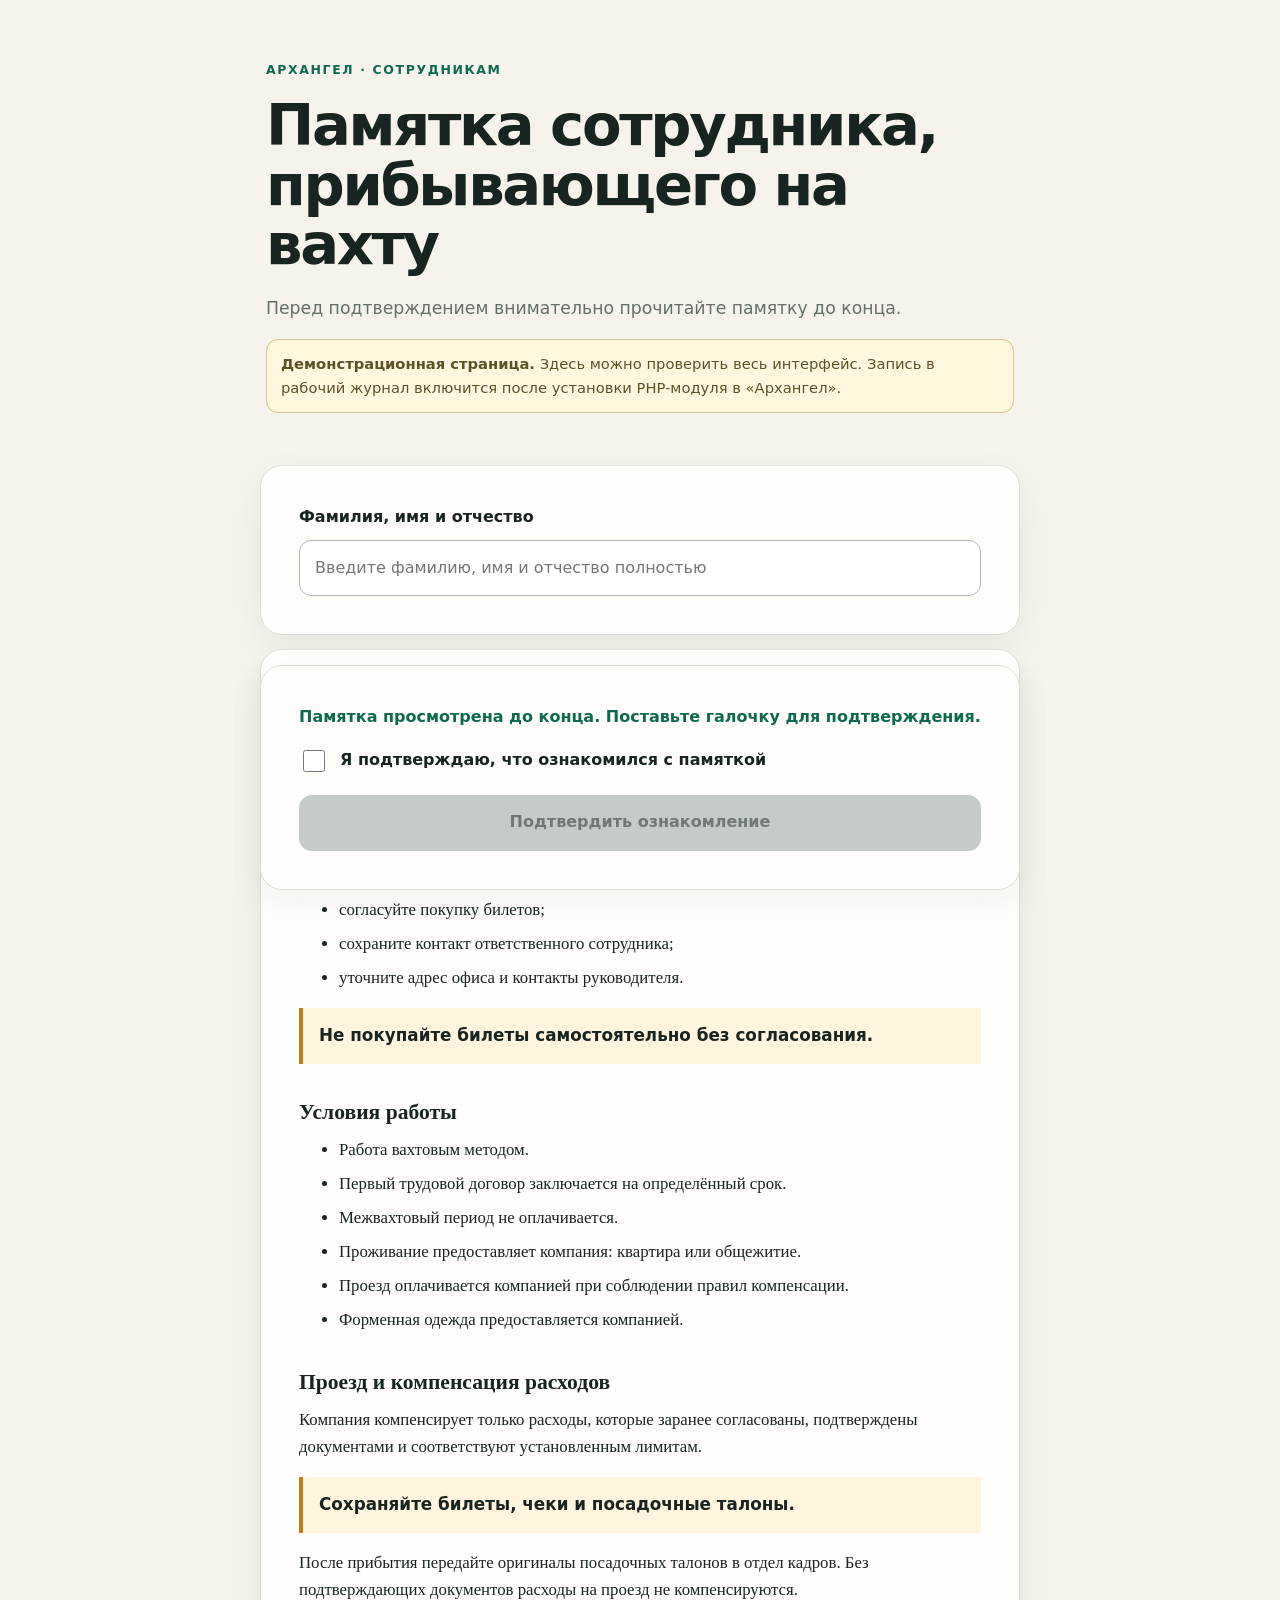
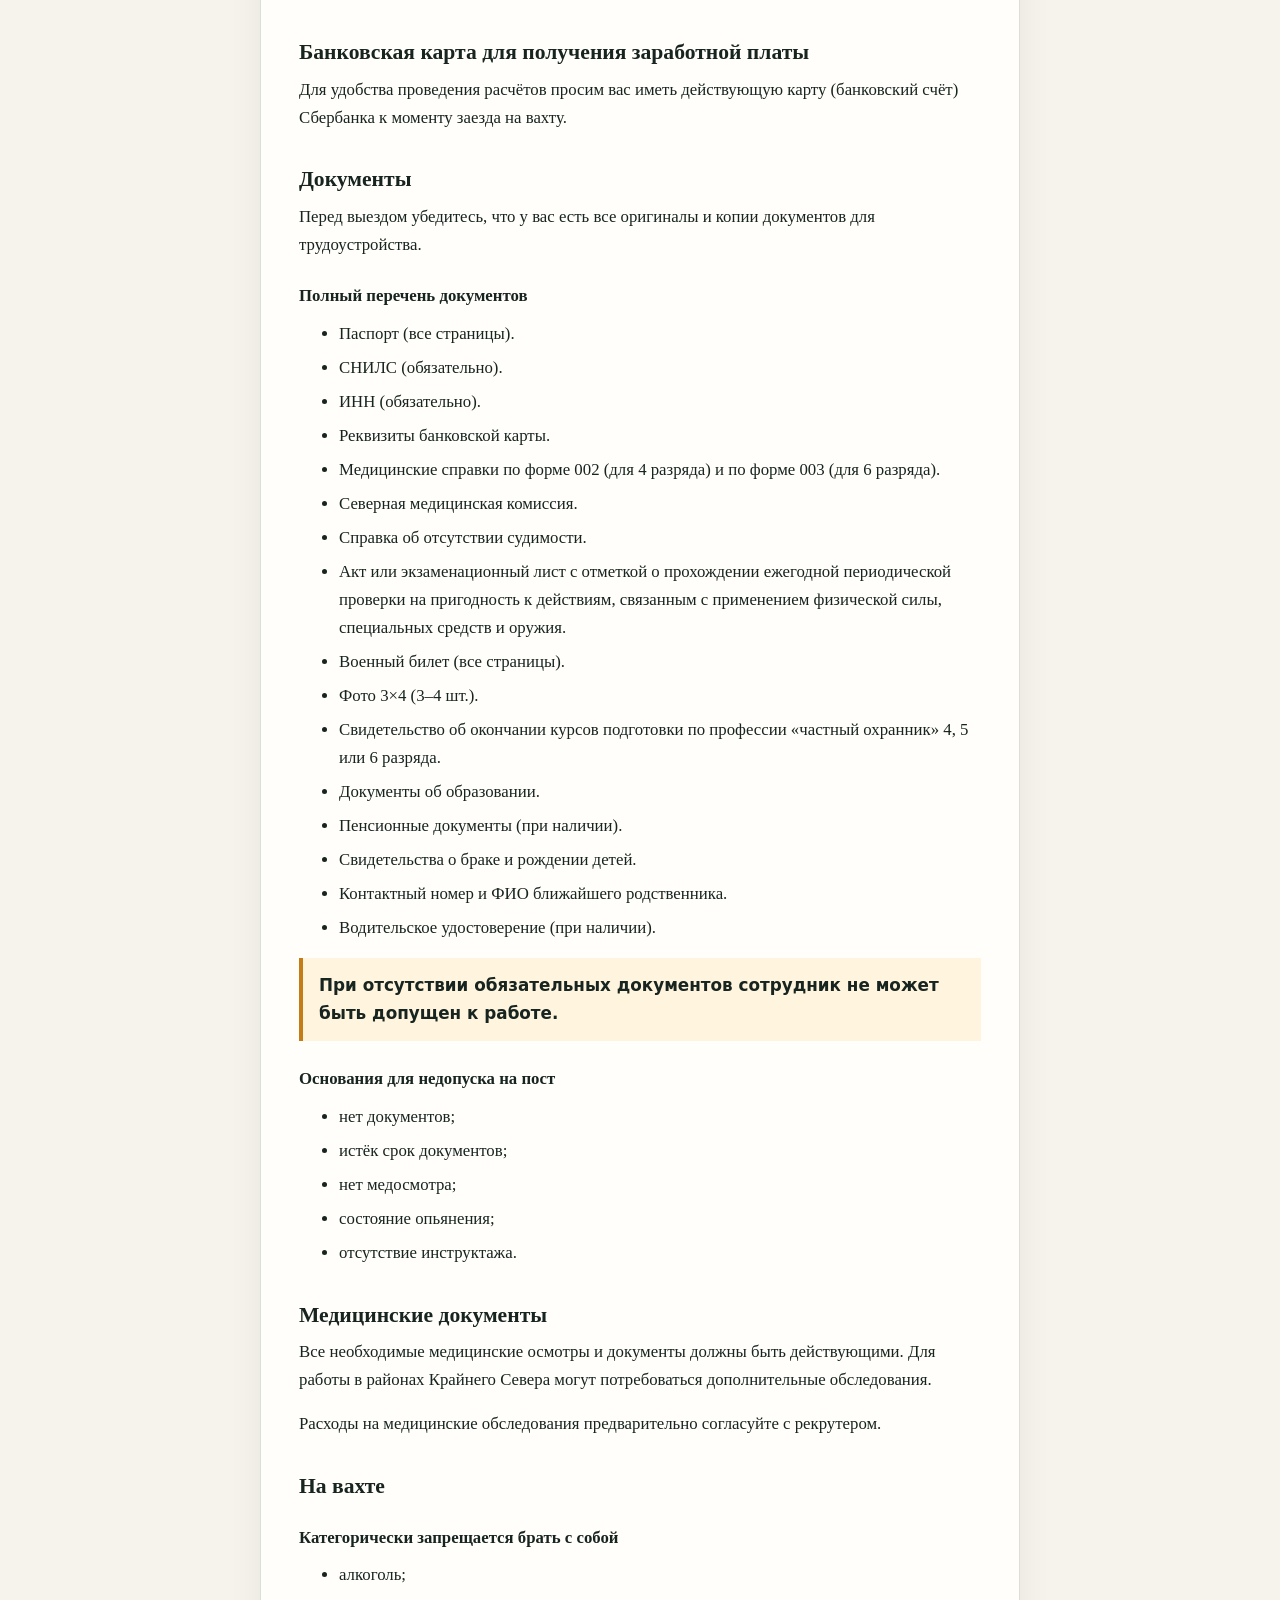
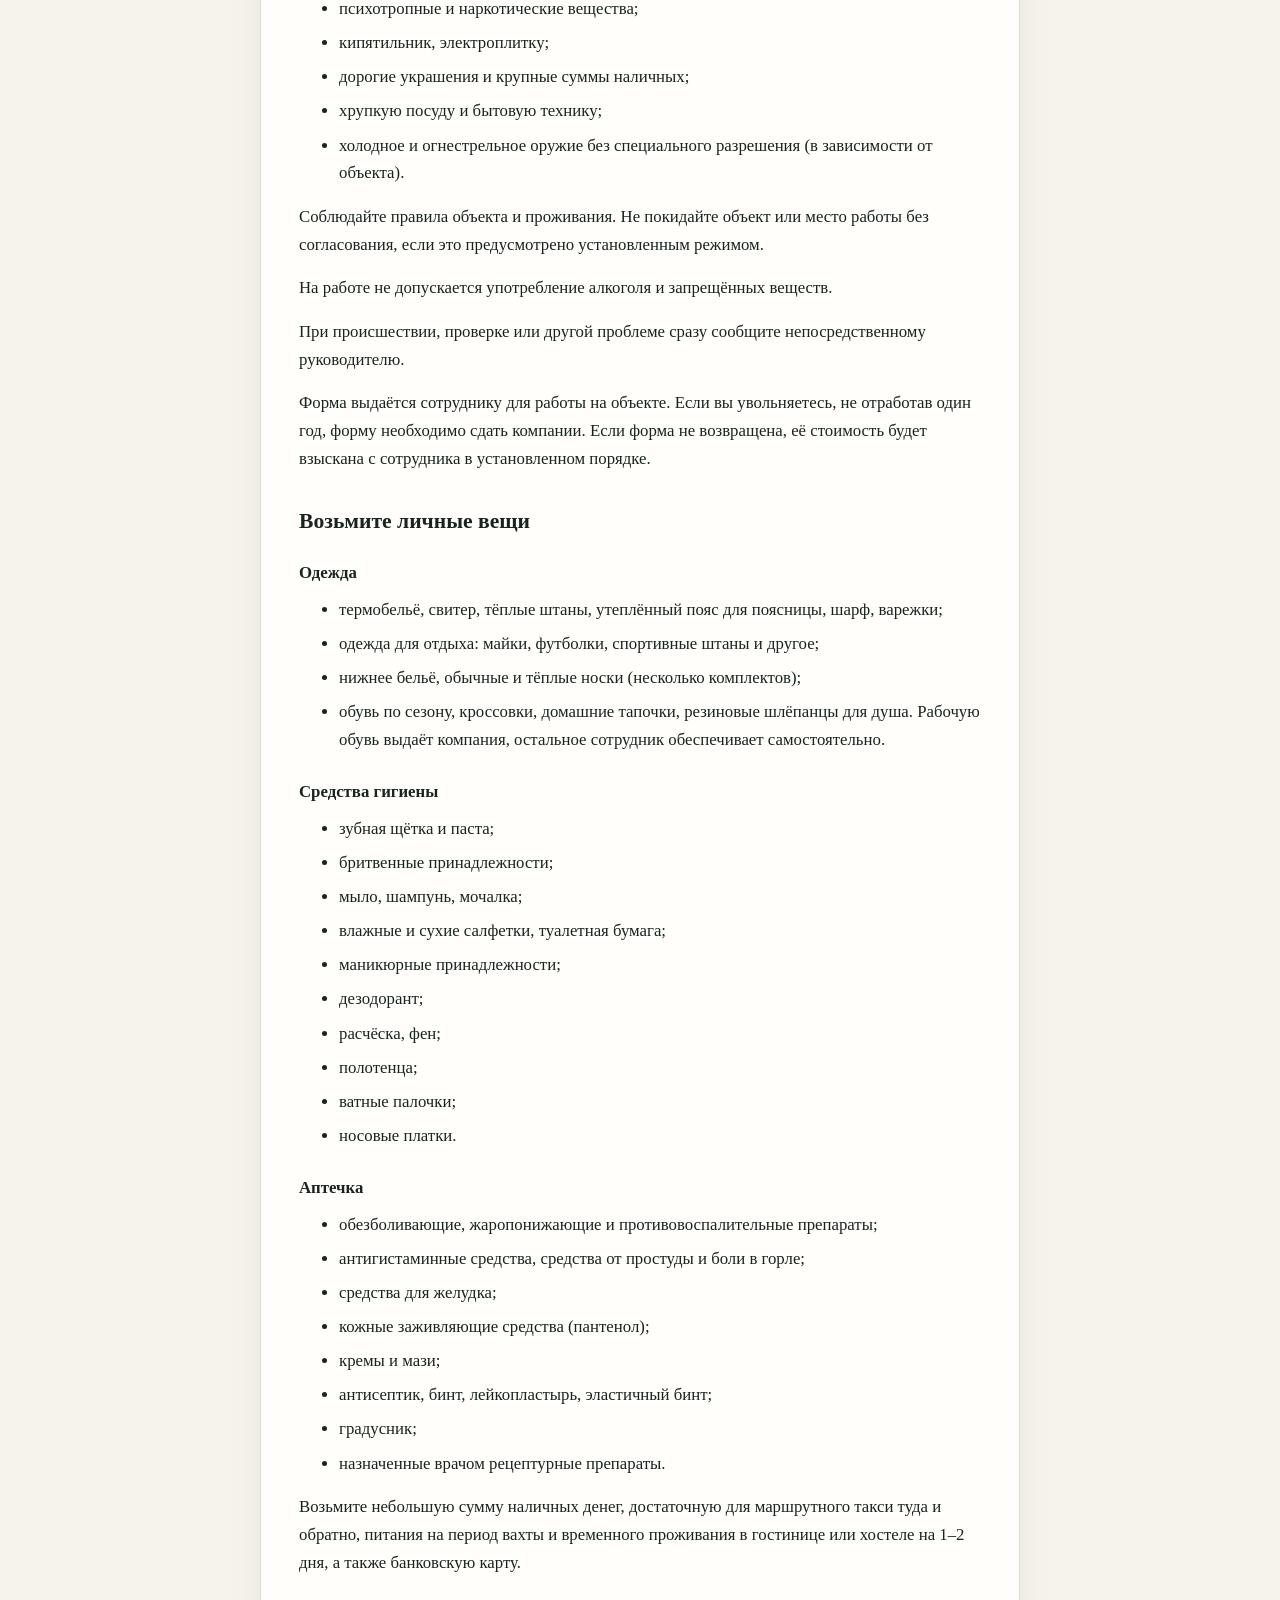
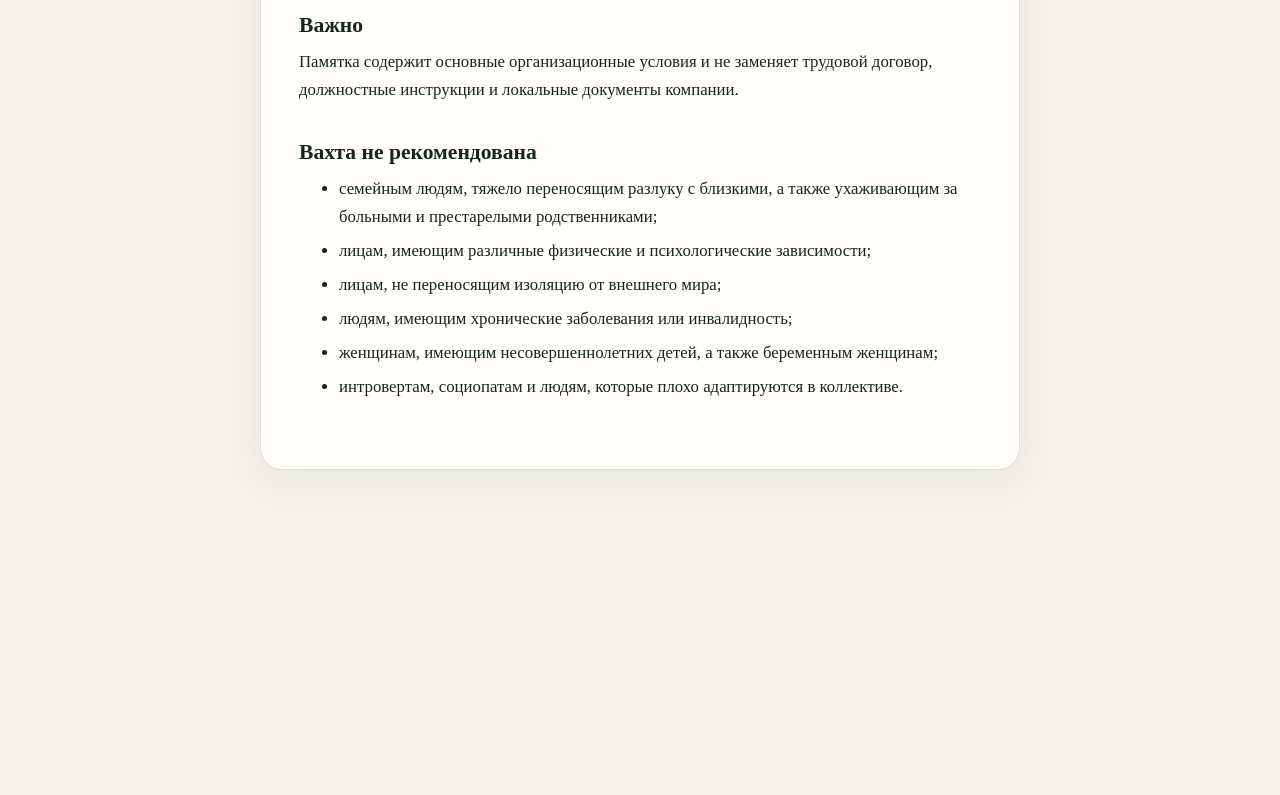
==== index.html @ 1925493f "feat: add GitHub Pages preview for guard guide" ====
<!doctype html>
<html lang="ru">
<head>
  <meta charset="utf-8">
  <meta name="viewport" content="width=device-width, initial-scale=1">
  <title>Памятка охранника — демонстрация</title>
  <link rel="stylesheet" href="public/style.css">
  <script src="preview.js" defer></script>
</head>
<body>
<main class="page">
  <header class="hero">
    <p class="eyebrow">Архангел · сотрудникам</p>
    <h1>Памятка сотрудника, прибывающего на вахту</h1>
    <p class="lead">Перед подтверждением внимательно прочитайте памятку до конца.</p>
    <p class="preview-note"><strong>Демонстрационная страница.</strong> Здесь можно проверить весь интерфейс. Запись в рабочий журнал включится после установки PHP-модуля в «Архангел».</p>
  </header>

  <form id="ack-form" novalidate>
    <section class="card identity">
      <label for="fio">Фамилия, имя и отчество</label>
      <input id="fio" name="fio" type="text" maxlength="180" autocomplete="name" placeholder="Введите фамилию, имя и отчество полностью" required>
      <p class="error" id="form-error" role="alert" hidden></p>
    </section>

    <article class="card memo" id="memo" aria-label="Текст памятки">
      <p>Загружаем памятку…</p>
    </article>

    <section class="card confirmation" id="confirmation" aria-live="polite">
      <p class="lock-message" id="lock-message">Прокрутите памятку до конца, чтобы открыть подтверждение.</p>
      <label class="check-row">
        <input id="acknowledged" name="acknowledged" type="checkbox" value="1" disabled required>
        <span>Я подтверждаю, что ознакомился с памяткой</span>
      </label>
      <button id="submit-button" type="submit" disabled>Подтвердить ознакомление</button>
    </section>
  </form>

  <section class="card success" id="success" hidden aria-labelledby="success-title">
    <div class="success-mark" aria-hidden="true">✓</div>
    <p class="eyebrow">Демонстрация завершена</p>
    <h1 id="success-title">Ознакомление подтверждено</h1>
    <p>Спасибо, <strong id="success-fio"></strong>.</p>
    <dl>
      <div><dt>Дата и время</dt><dd id="success-time"></dd></div>
      <div><dt>Версия памятки</dt><dd>2026-08-20-01</dd></div>
    </dl>
    <p class="preview-note">Это демонстрация интерфейса: персональные данные никуда не отправлялись и в журнал не записывались.</p>
    <a class="secondary-link" href="./">Вернуться к памятке</a>
  </section>
</main>
</body>
</html>
---- public/style.css ----
:root { color-scheme: light; --ink:#17241f; --muted:#637069; --paper:#f5f3ec; --card:#fffefa; --accent:#0c6a4f; --accent-dark:#084d3a; --line:#dcded7; --danger:#a53131; }
* { box-sizing:border-box; }
body { margin:0; background:var(--paper); color:var(--ink); font-family:Inter,system-ui,-apple-system,"Segoe UI",sans-serif; line-height:1.65; }
.page { width:min(100% - 28px, 760px); margin:0 auto; padding:42px 0 72px; }
.hero { padding:8px 6px 22px; }
h1 { margin:.15em 0 .35em; font-size:clamp(2rem,7vw,3.6rem); line-height:1.03; letter-spacing:-.04em; }
h2 { margin:2.2rem 0 .6rem; font-size:1.35rem; line-height:1.25; }
h3 { margin:1.5rem 0 .4rem; font-size:1.05rem; }
p, ul, ol { margin:.6rem 0 1rem; }
li + li { margin-top:.4rem; }
.eyebrow { color:var(--accent); font-size:.78rem; font-weight:800; letter-spacing:.13em; text-transform:uppercase; }
.lead { color:var(--muted); font-size:1.08rem; }
.preview-note { padding:12px 14px; border:1px solid #d7c58d; border-radius:12px; background:#fff8df; color:#5f5126; font-size:.92rem; }
.card { margin:14px 0; padding:clamp(20px,5vw,38px); background:var(--card); border:1px solid var(--line); border-radius:22px; box-shadow:0 12px 36px rgba(23,36,31,.06); }
.identity label { display:block; margin-bottom:9px; font-weight:750; }
input[type="text"] { width:100%; min-height:54px; padding:14px 15px; border:1.5px solid #aeb7b1; border-radius:12px; background:white; color:var(--ink); font:inherit; font-size:1rem; }
input[type="text"]:focus { outline:3px solid rgba(12,106,79,.18); border-color:var(--accent); }
.error { color:var(--danger); font-weight:700; }
.memo { font-family:Georgia,"Times New Roman",serif; font-size:1.05rem; }
.memo .warning { padding:14px 16px; border-left:4px solid #c57b16; background:#fff5df; font-family:Inter,system-ui,sans-serif; font-weight:700; }
.memo-end { height:2px; margin-top:28px; }
.confirmation { position:sticky; bottom:10px; z-index:2; }
.lock-message { margin-top:0; color:var(--muted); }
.lock-message.unlocked { color:var(--accent); font-weight:700; }
.check-row { display:flex; gap:12px; align-items:flex-start; font-weight:700; }
.check-row input { width:22px; height:22px; flex:0 0 auto; accent-color:var(--accent); }
button { width:100%; min-height:56px; margin-top:20px; border:0; border-radius:13px; background:var(--accent); color:white; font:inherit; font-weight:800; cursor:pointer; }
button:hover:not(:disabled) { background:var(--accent-dark); }
button:disabled { background:#c5cbc7; color:#707872; cursor:not-allowed; }
.success { margin-top:10vh; text-align:center; }
.success-mark { display:grid; place-items:center; width:64px; height:64px; margin:0 auto 18px; border-radius:50%; background:#d9f1e8; color:var(--accent); font-size:2rem; font-weight:900; }
.success h1 { font-size:clamp(2rem,7vw,3rem); }
dl { margin:28px 0; text-align:left; }
dl div { display:flex; justify-content:space-between; gap:18px; padding:12px 0; border-bottom:1px solid var(--line); }
dt { color:var(--muted); } dd { margin:0; font-weight:700; text-align:right; }
.secondary-link { color:var(--accent); font-weight:800; }
@media (max-width:520px) { .page{padding-top:22px}.card{border-radius:16px}.confirmation{position:static}.memo{font-size:1rem} }
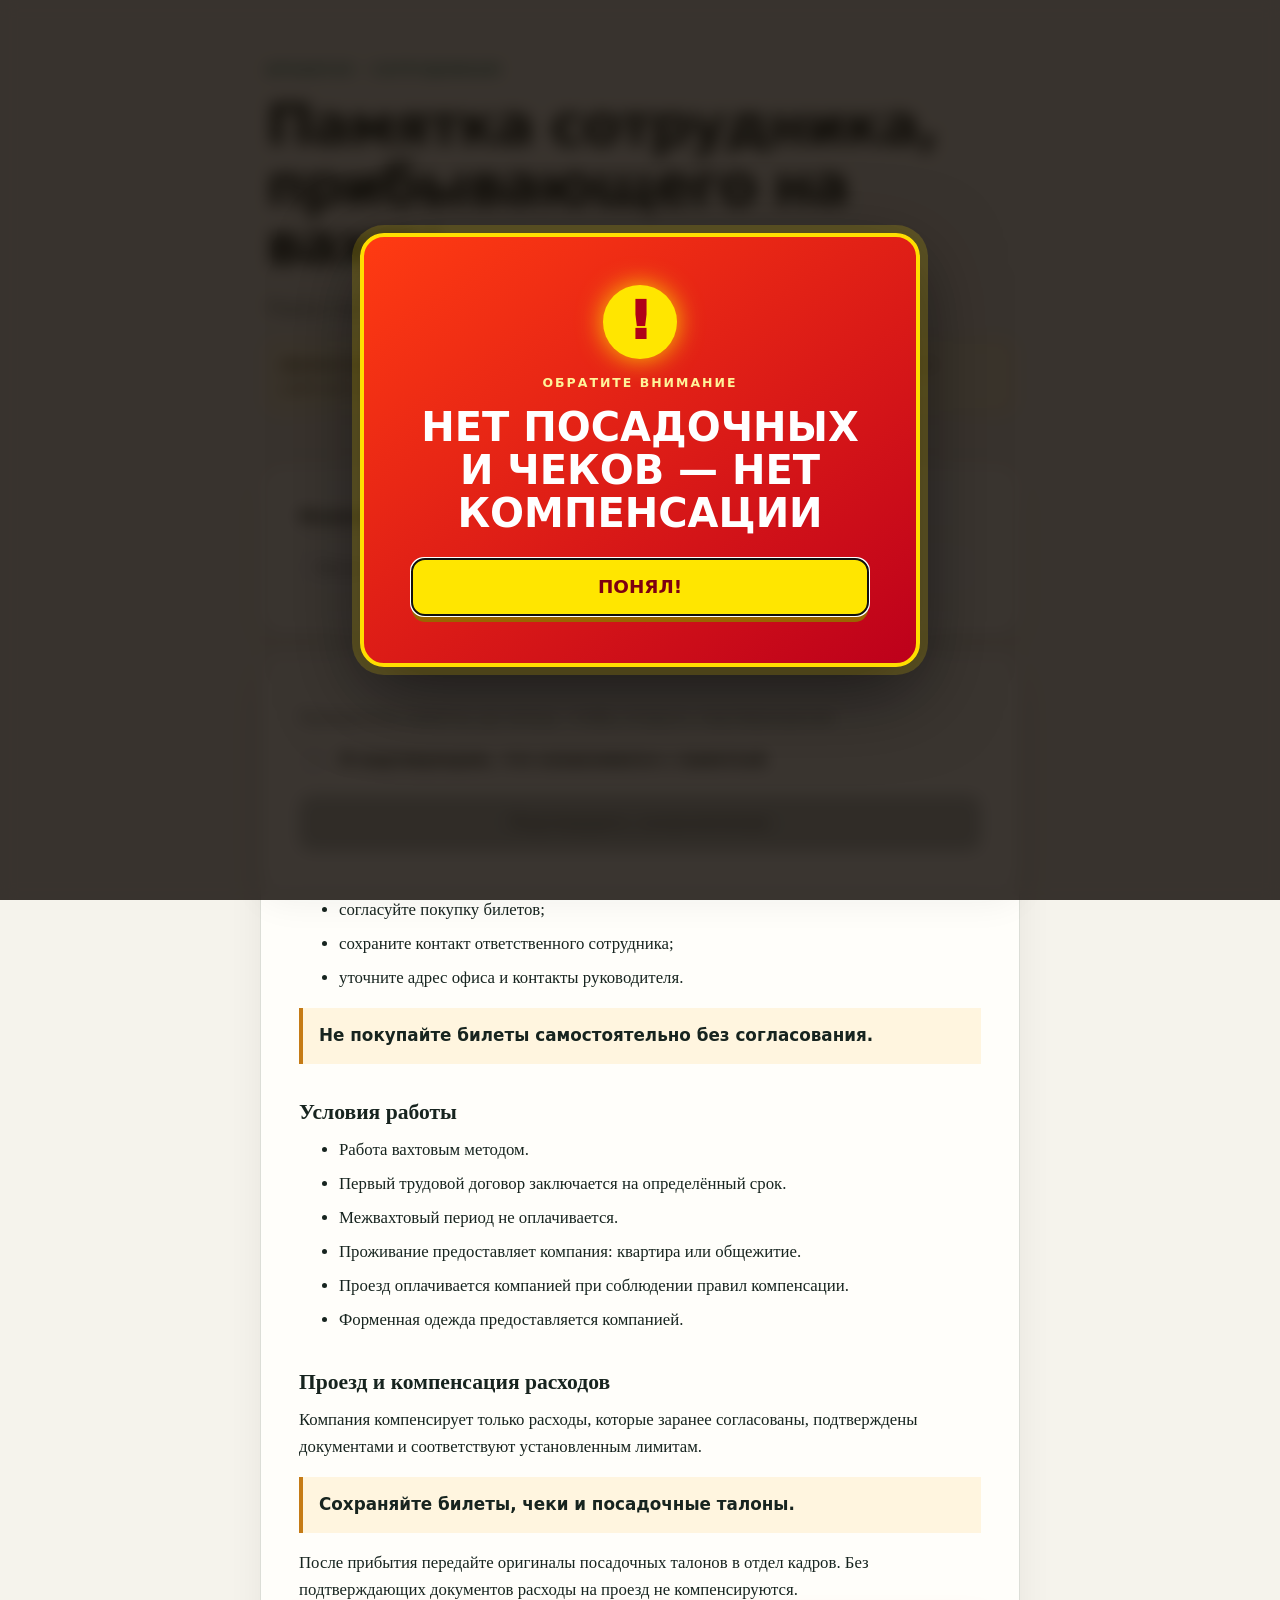
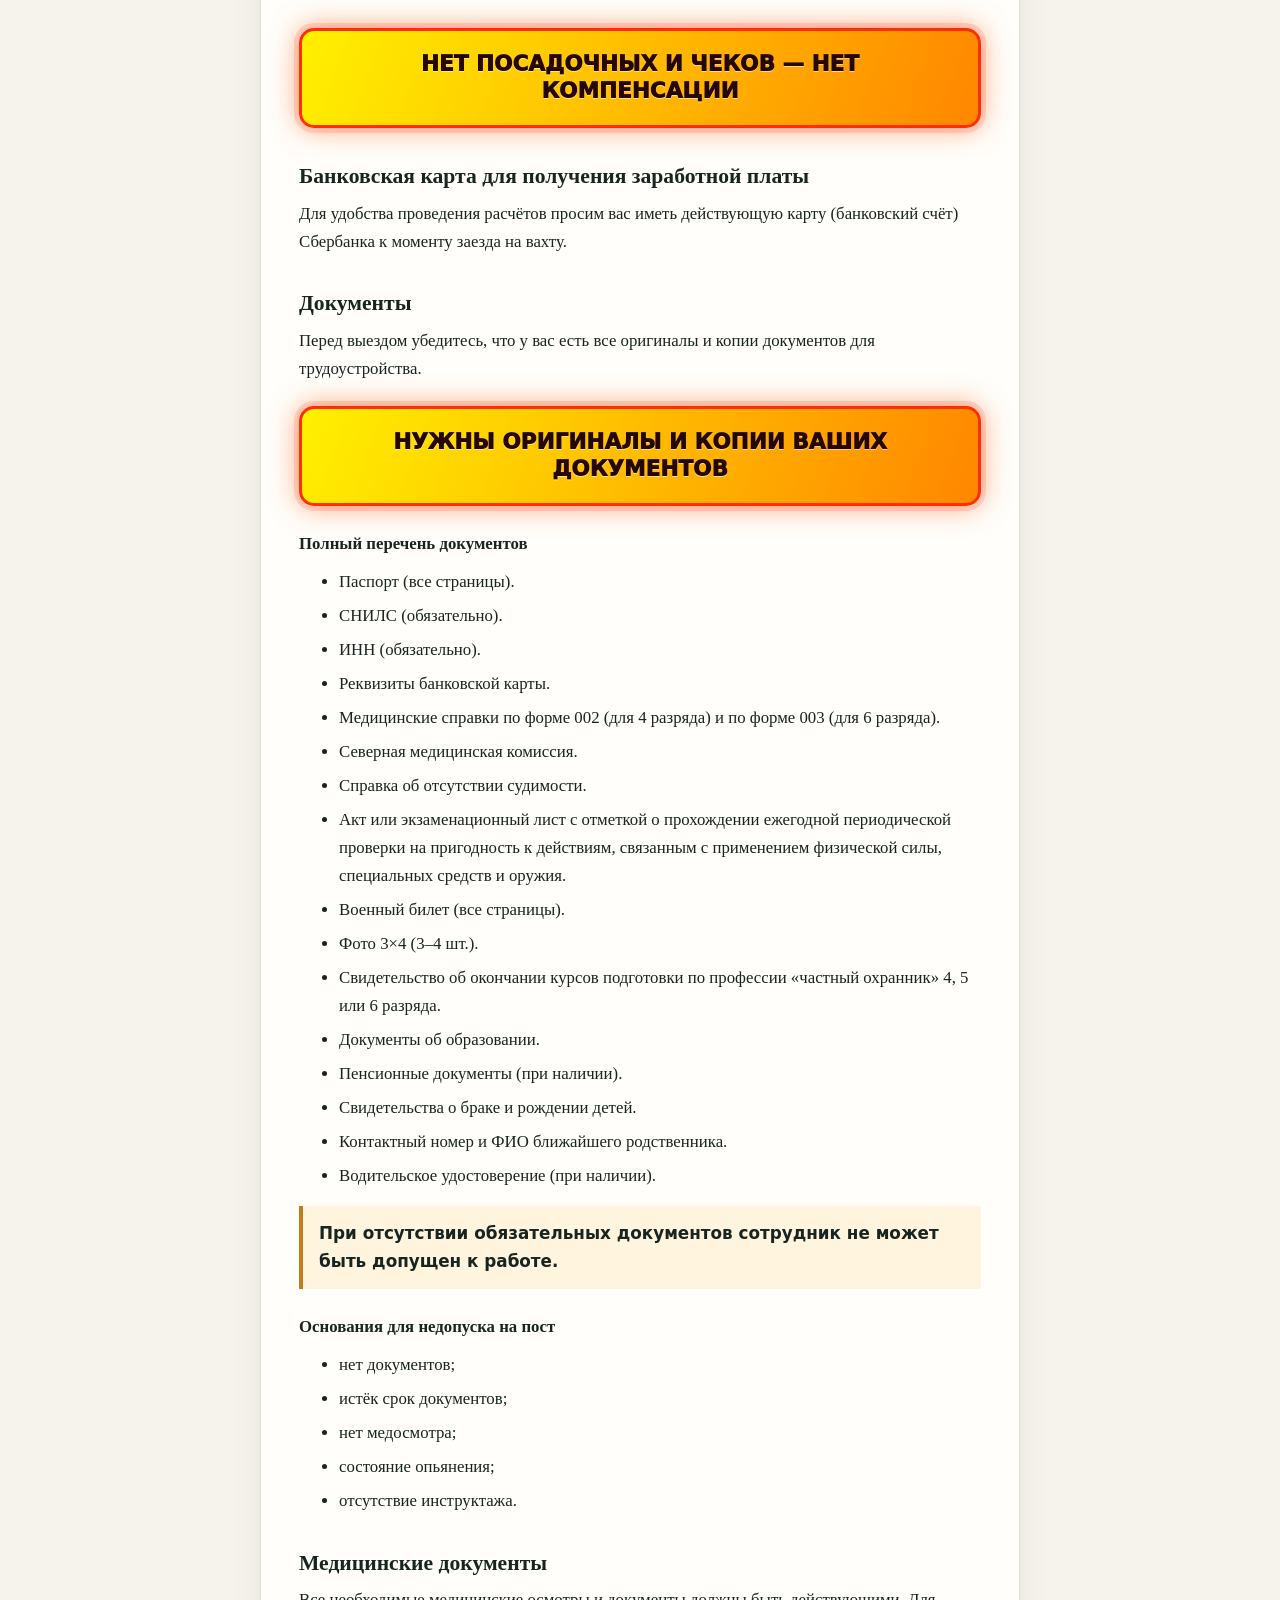
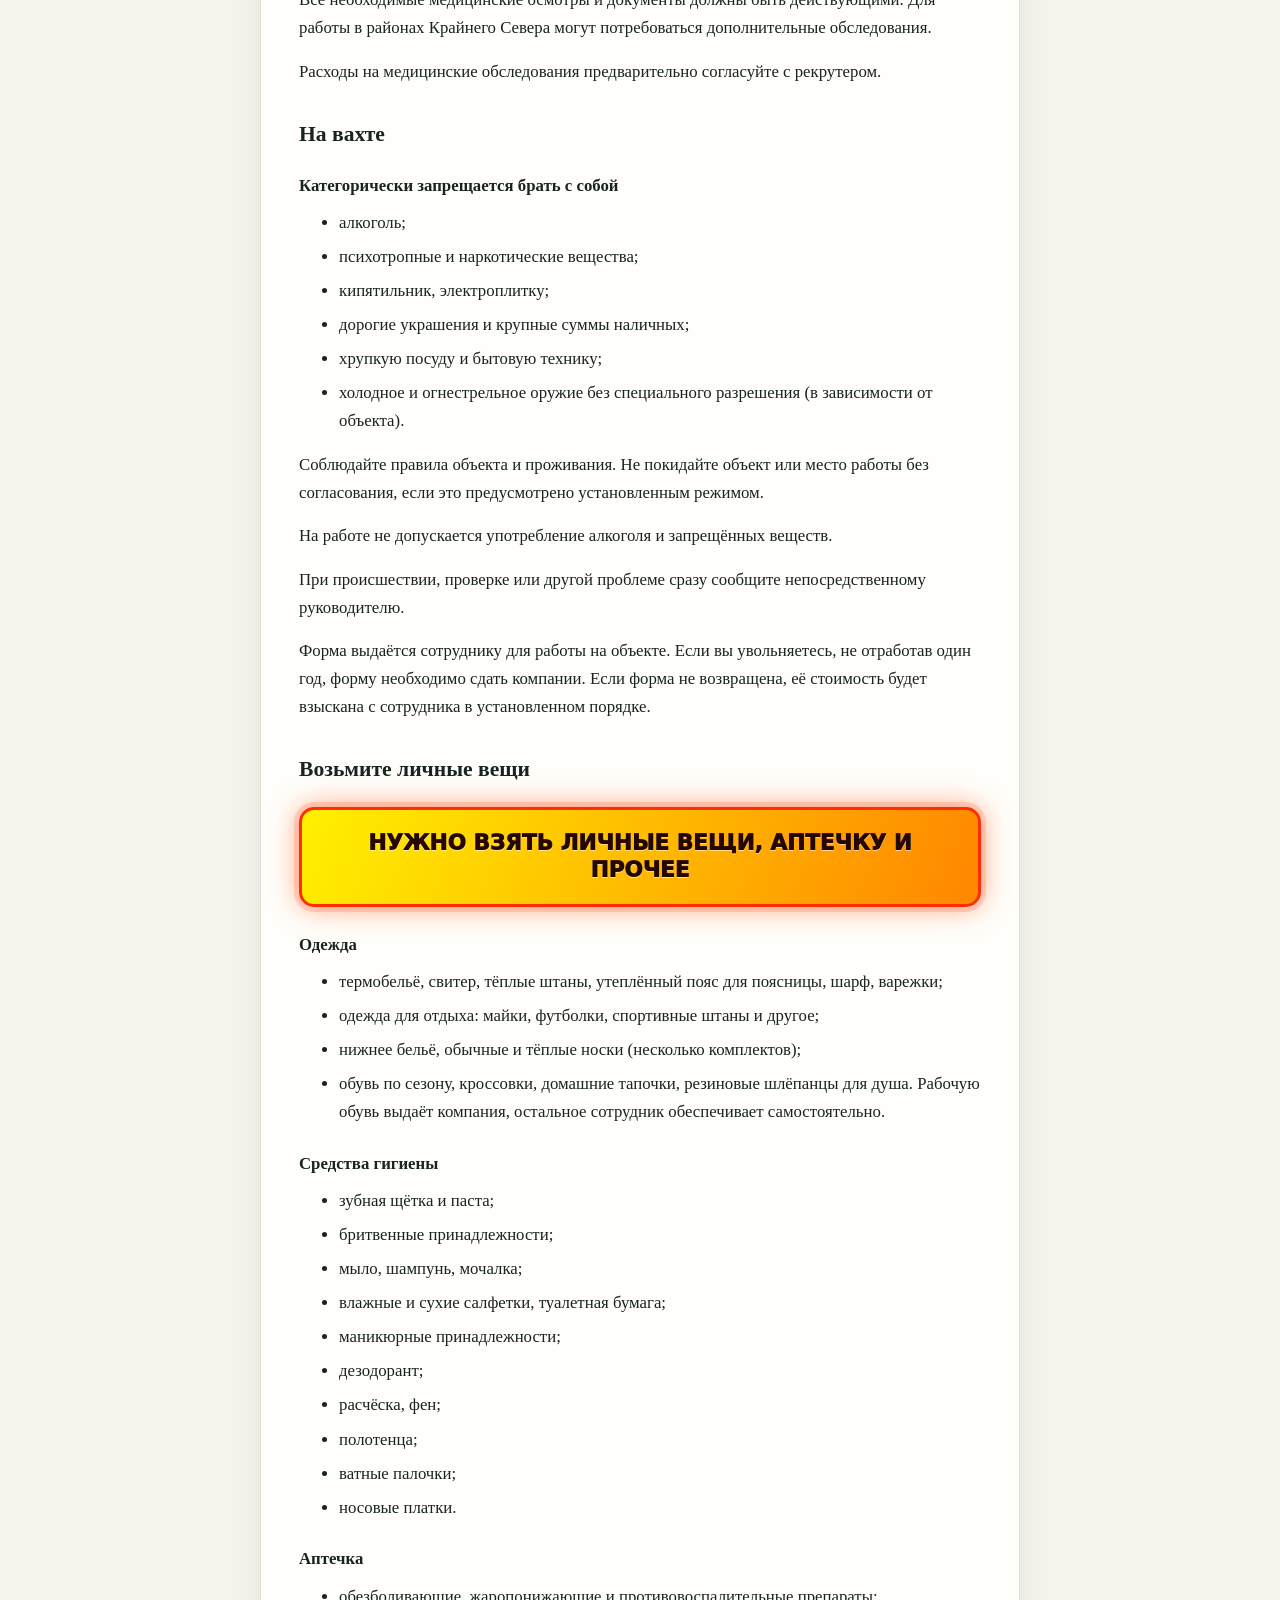
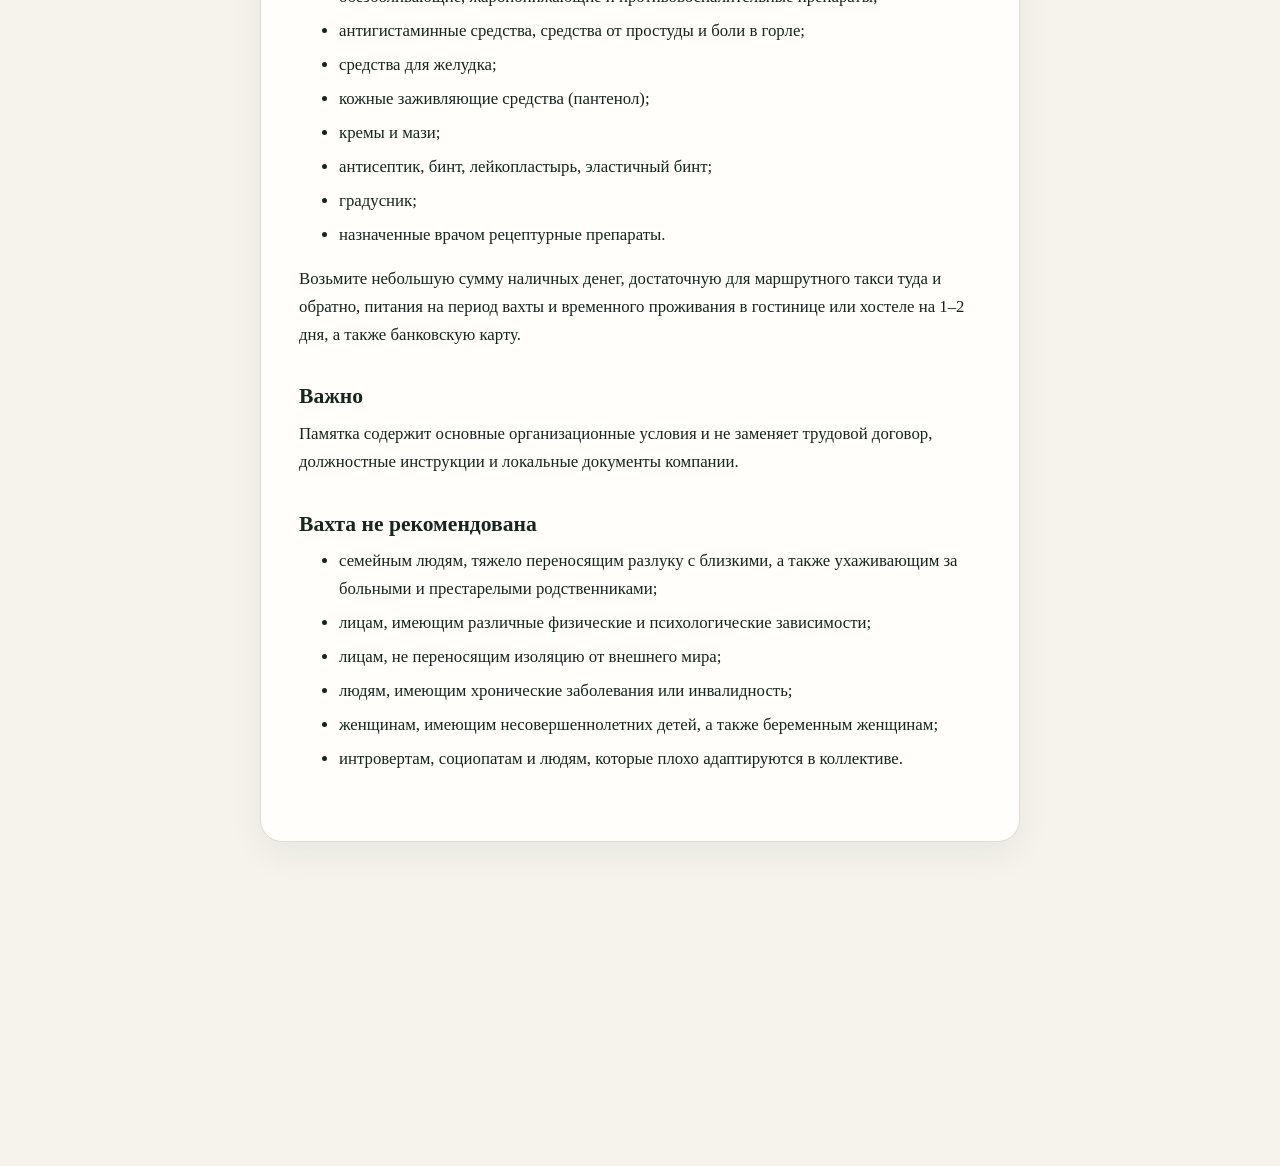
==== commit 82ec1536: "feat: add mandatory scroll alarms to guard guide" ====
--- a/index.html
+++ b/index.html
@@ -4,8 +4,8 @@
   <meta charset="utf-8">
   <meta name="viewport" content="width=device-width, initial-scale=1">
   <title>Памятка охранника — демонстрация</title>
-  <link rel="stylesheet" href="public/style.css">
-  <script src="preview.js" defer></script>
+  <link rel="stylesheet" href="public/style.css?v=20260821-3">
+  <script src="preview.js?v=20260821-3" defer></script>
 </head>
 <body>
 <main class="page">
@@ -44,11 +44,19 @@
     <p>Спасибо, <strong id="success-fio"></strong>.</p>
     <dl>
       <div><dt>Дата и время</dt><dd id="success-time"></dd></div>
-      <div><dt>Версия памятки</dt><dd>2026-08-20-01</dd></div>
+      <div><dt>Версия памятки</dt><dd>2026-08-21-01</dd></div>
     </dl>
     <p class="preview-note">Это демонстрация интерфейса: персональные данные никуда не отправлялись и в журнал не записывались.</p>
     <a class="secondary-link" href="./">Вернуться к памятке</a>
   </section>
 </main>
+<div class="alarm-overlay" id="alarm-dialog" role="dialog" aria-modal="true" aria-labelledby="alarm-title" hidden>
+  <div class="alarm-box">
+    <div class="alarm-icon" aria-hidden="true">!</div>
+    <p class="alarm-label">Обратите внимание</p>
+    <h2 id="alarm-title"></h2>
+    <button type="button" id="alarm-answer"></button>
+  </div>
+</div>
 </body>
 </html>
--- a/public/style.css
+++ b/public/style.css
@@ -18,6 +18,9 @@
 .error { color:var(--danger); font-weight:700; }
 .memo { font-family:Georgia,"Times New Roman",serif; font-size:1.05rem; }
 .memo .warning { padding:14px 16px; border-left:4px solid #c57b16; background:#fff5df; font-family:Inter,system-ui,sans-serif; font-weight:700; }
+.highlight-flash { position:relative; overflow:hidden; margin:24px 0; padding:20px 18px; border:3px solid #ff2d00; border-radius:15px; background:linear-gradient(110deg,#fff000,#ff8a00,#ff3040,#fff000); background-size:300% 100%; color:#250700; font-family:Inter,system-ui,sans-serif; font-size:clamp(1.08rem,4.8vw,1.35rem); font-weight:950; line-height:1.25; text-align:center; text-shadow:0 1px 0 rgba(255,255,255,.55); box-shadow:0 0 0 5px rgba(255,45,0,.14),0 0 28px rgba(255,77,0,.55); animation:warning-shimmer 2.2s linear infinite,warning-pulse 1.1s ease-in-out infinite alternate; }
+@keyframes warning-shimmer { to { background-position:-300% 0; } }
+@keyframes warning-pulse { to { transform:scale(1.018); box-shadow:0 0 0 7px rgba(255,45,0,.2),0 0 40px rgba(255,40,0,.75); } }
 .memo-end { height:2px; margin-top:28px; }
 .confirmation { position:sticky; bottom:10px; z-index:2; }
 .lock-message { margin-top:0; color:var(--muted); }
@@ -34,4 +37,16 @@
 dl div { display:flex; justify-content:space-between; gap:18px; padding:12px 0; border-bottom:1px solid var(--line); }
 dt { color:var(--muted); } dd { margin:0; font-weight:700; text-align:right; }
 .secondary-link { color:var(--accent); font-weight:800; }
+.alarm-open { overflow:hidden; }
+.alarm-overlay { position:fixed; inset:0; z-index:1000; display:grid; place-items:center; overflow-y:auto; padding:18px; background:rgba(15,9,4,.82); backdrop-filter:blur(8px); }
+.alarm-overlay[hidden] { display:none; }
+.alarm-box { width:min(100%,560px); max-height:calc(100dvh - 36px); overflow-y:auto; padding:clamp(26px,7vw,48px); border:4px solid #ffde00; border-radius:24px; background:linear-gradient(145deg,#ff3b12,#bd001b); color:white; text-align:center; box-shadow:0 0 0 8px rgba(255,222,0,.18),0 24px 80px rgba(0,0,0,.55); animation:alarm-arrive .24s ease-out; }
+.alarm-icon { display:grid; place-items:center; width:74px; height:74px; margin:0 auto 14px; border-radius:50%; background:#ffe600; color:#b00018; font-size:3.2rem; font-weight:1000; line-height:1; box-shadow:0 0 26px rgba(255,230,0,.85); }
+.alarm-label { margin:0; color:#fff39a; font-size:.78rem; font-weight:900; letter-spacing:.16em; text-transform:uppercase; }
+.alarm-box h2 { margin:12px 0 24px; color:white; font-family:Inter,system-ui,sans-serif; font-size:clamp(1.55rem,7vw,2.5rem); line-height:1.08; text-wrap:balance; }
+.alarm-box button { margin:0; background:#ffe600; color:#7d0011; font-size:1.15rem; box-shadow:0 7px 0 #9b6400; }
+.alarm-box button:hover { background:#fff47a; }
+@keyframes alarm-arrive { from { opacity:0; transform:scale(.86); } }
+@media (max-height:600px) { .alarm-box{padding:18px}.alarm-icon{width:48px;height:48px;font-size:2rem;margin-bottom:8px}.alarm-box h2{font-size:1.35rem;margin:8px 0 16px} }
+@media (prefers-reduced-motion:reduce) { .highlight-flash,.alarm-box { animation:none; } html { scroll-behavior:auto; } }
 @media (max-width:520px) { .page{padding-top:22px}.card{border-radius:16px}.confirmation{position:static}.memo{font-size:1rem} }
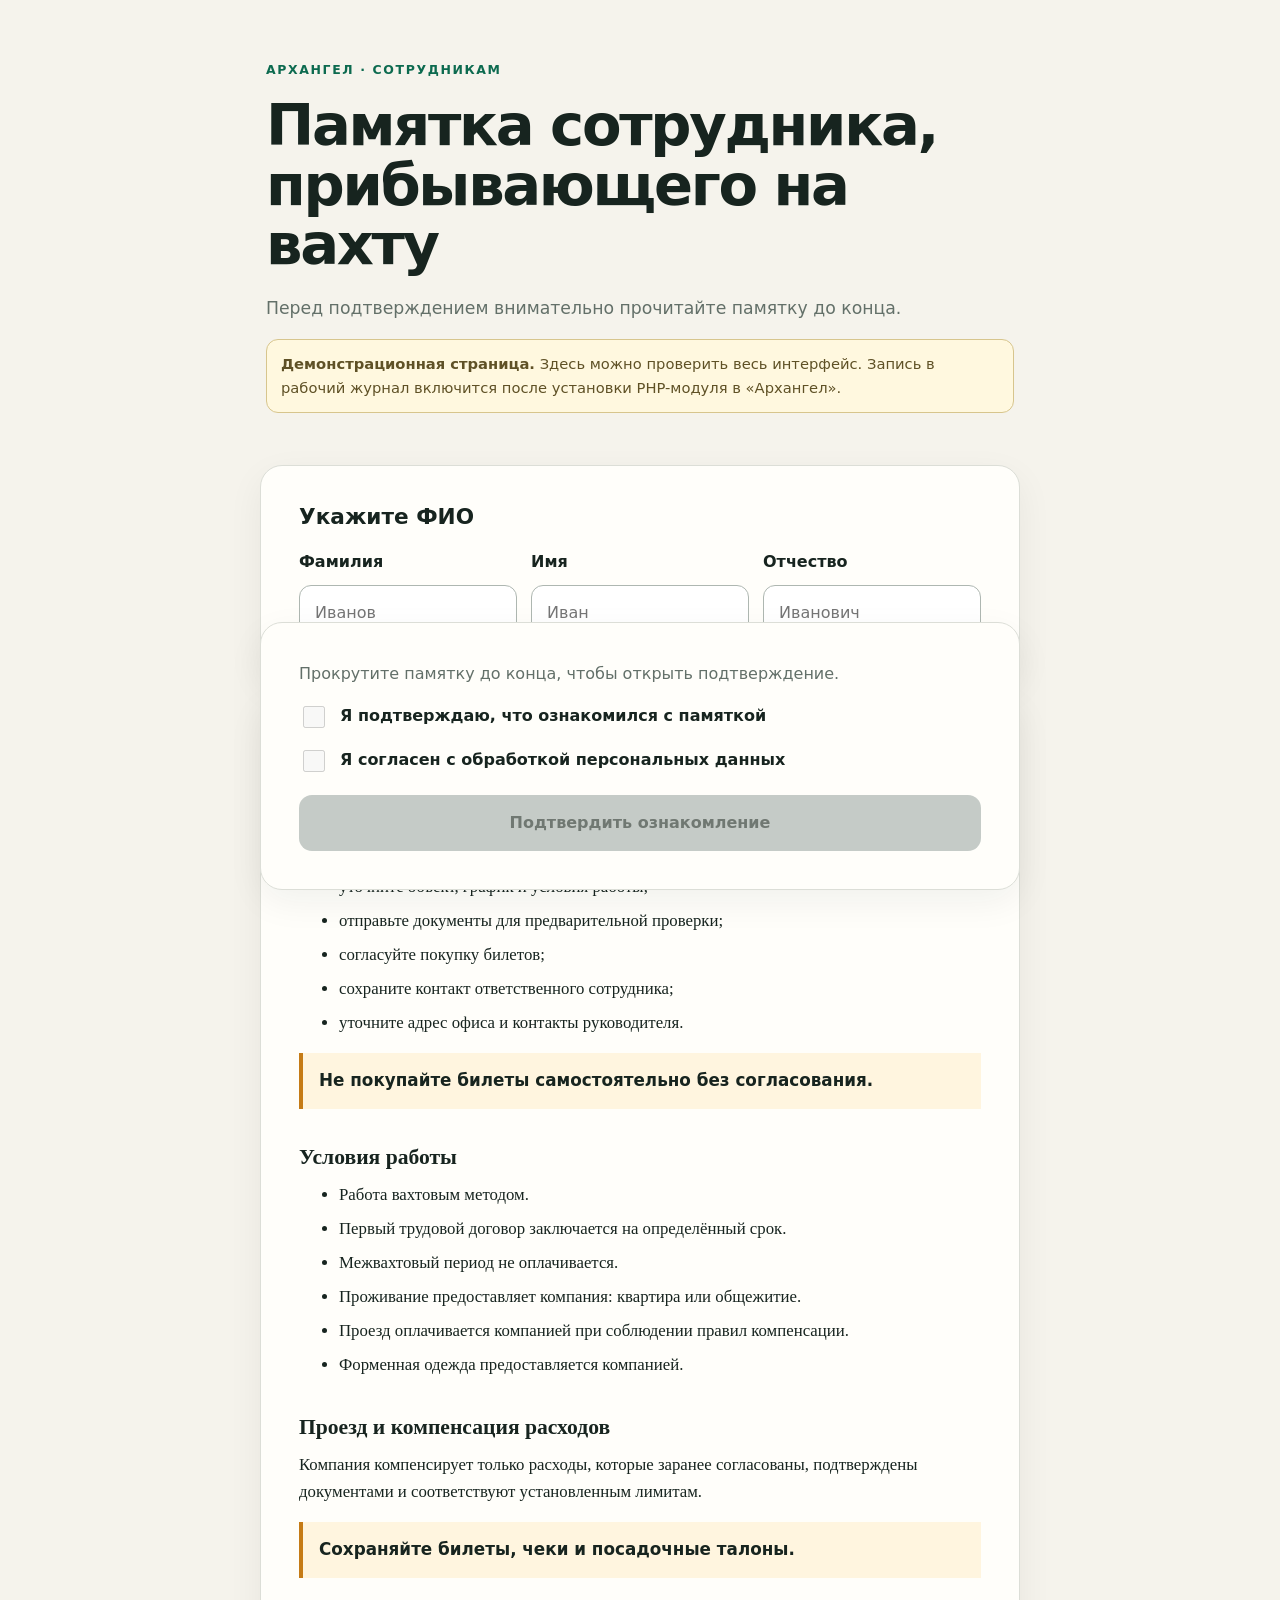
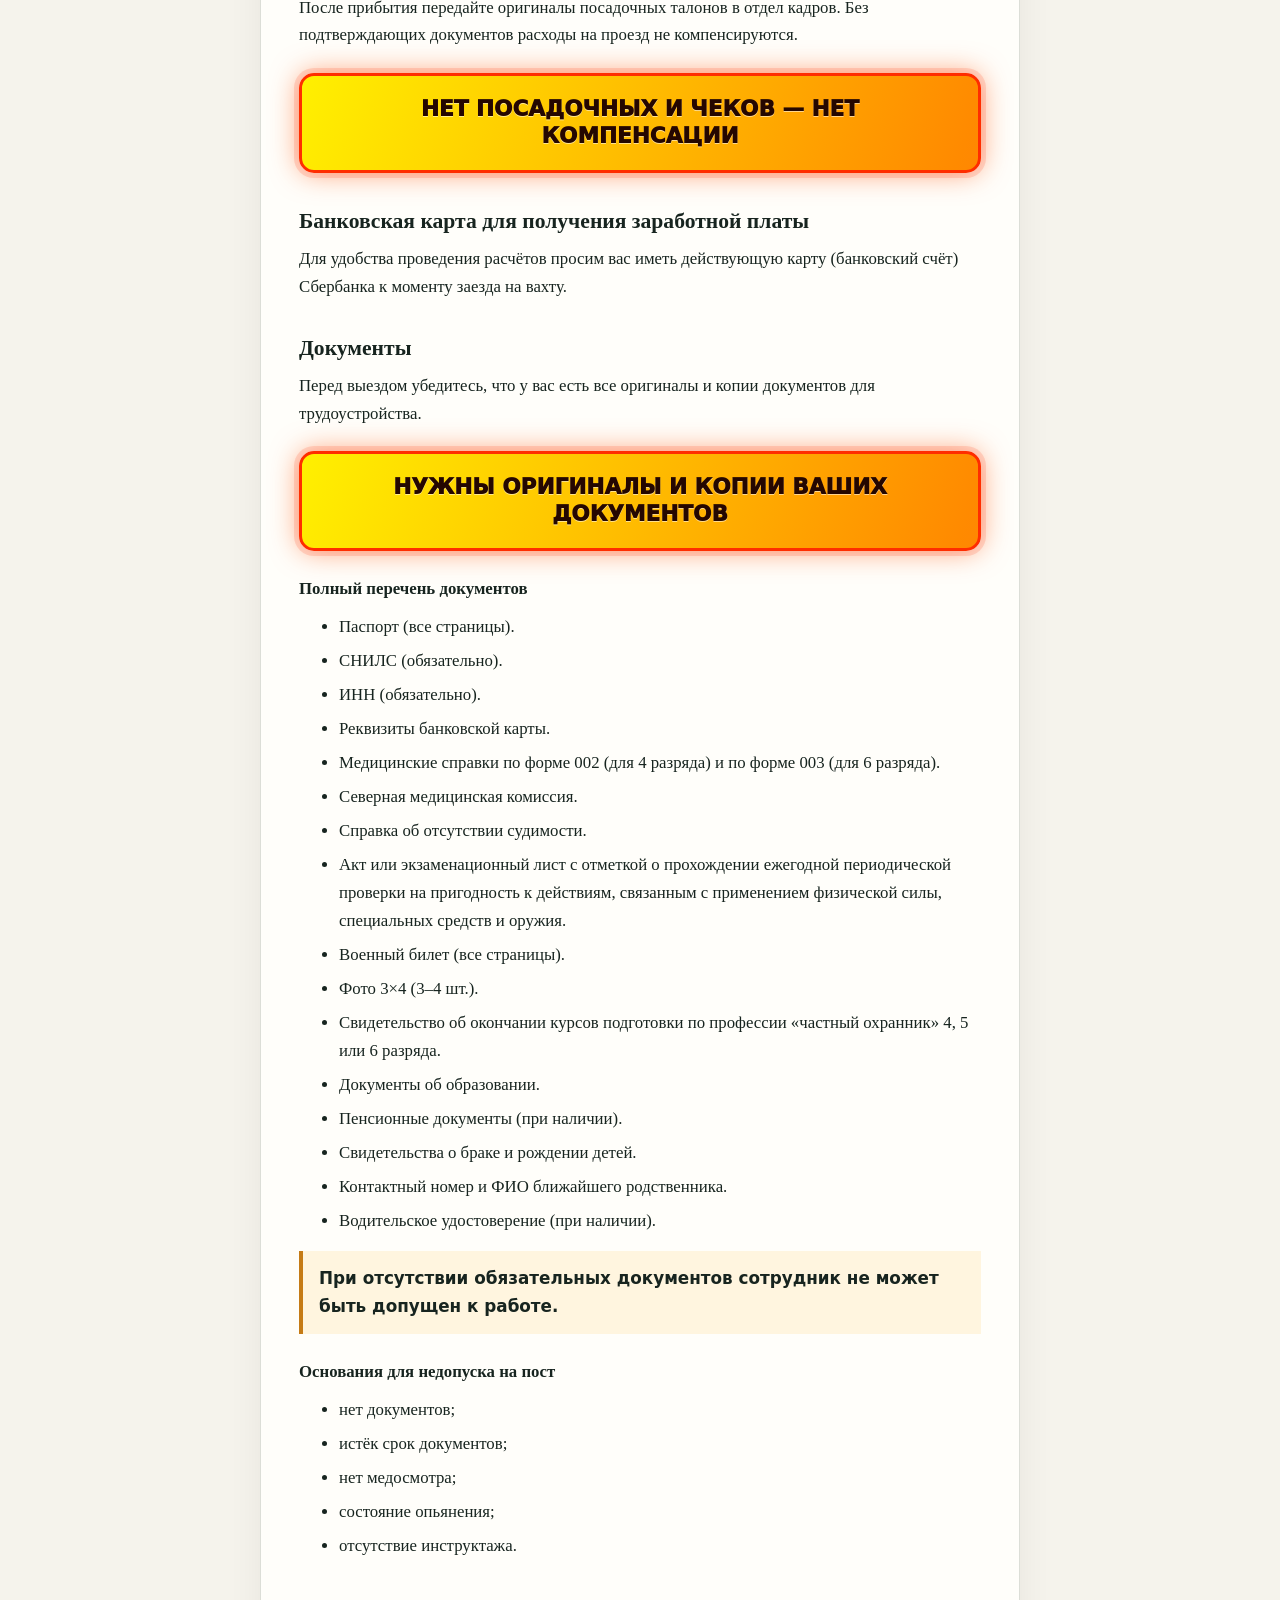
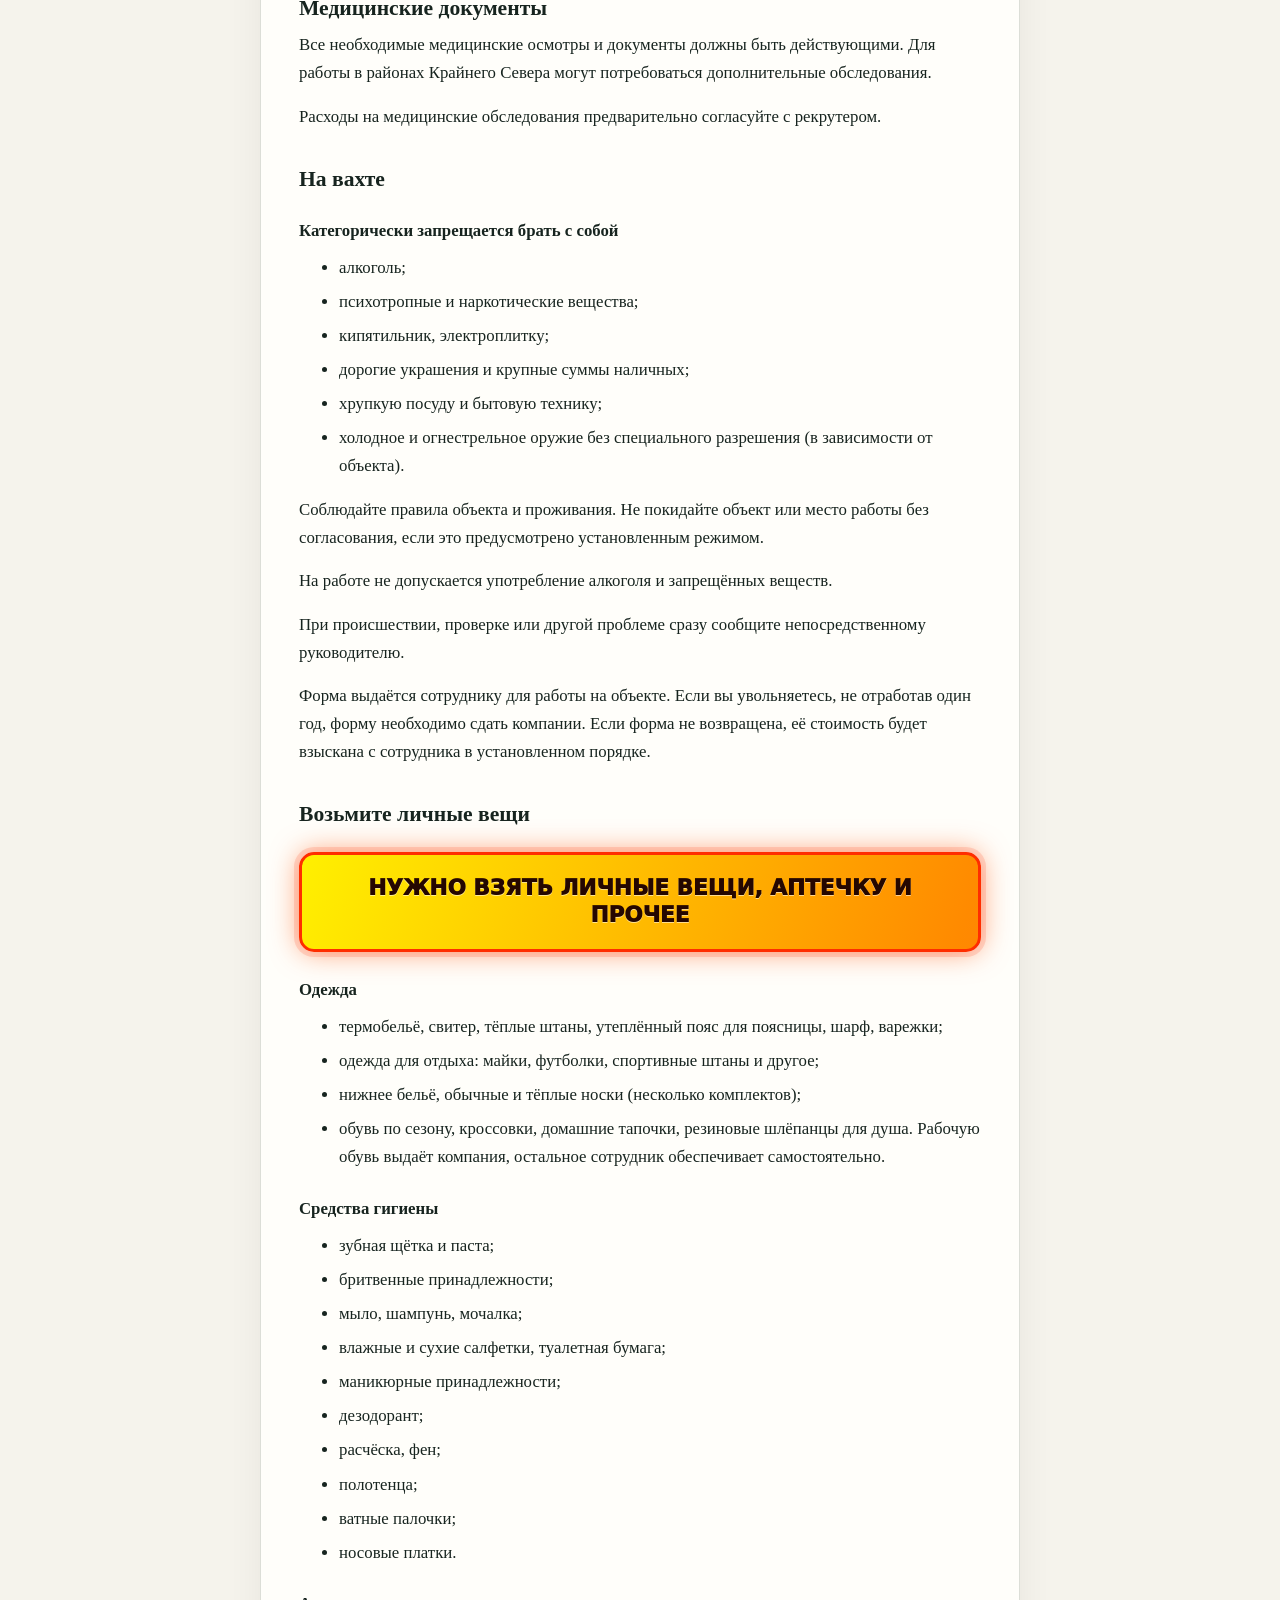
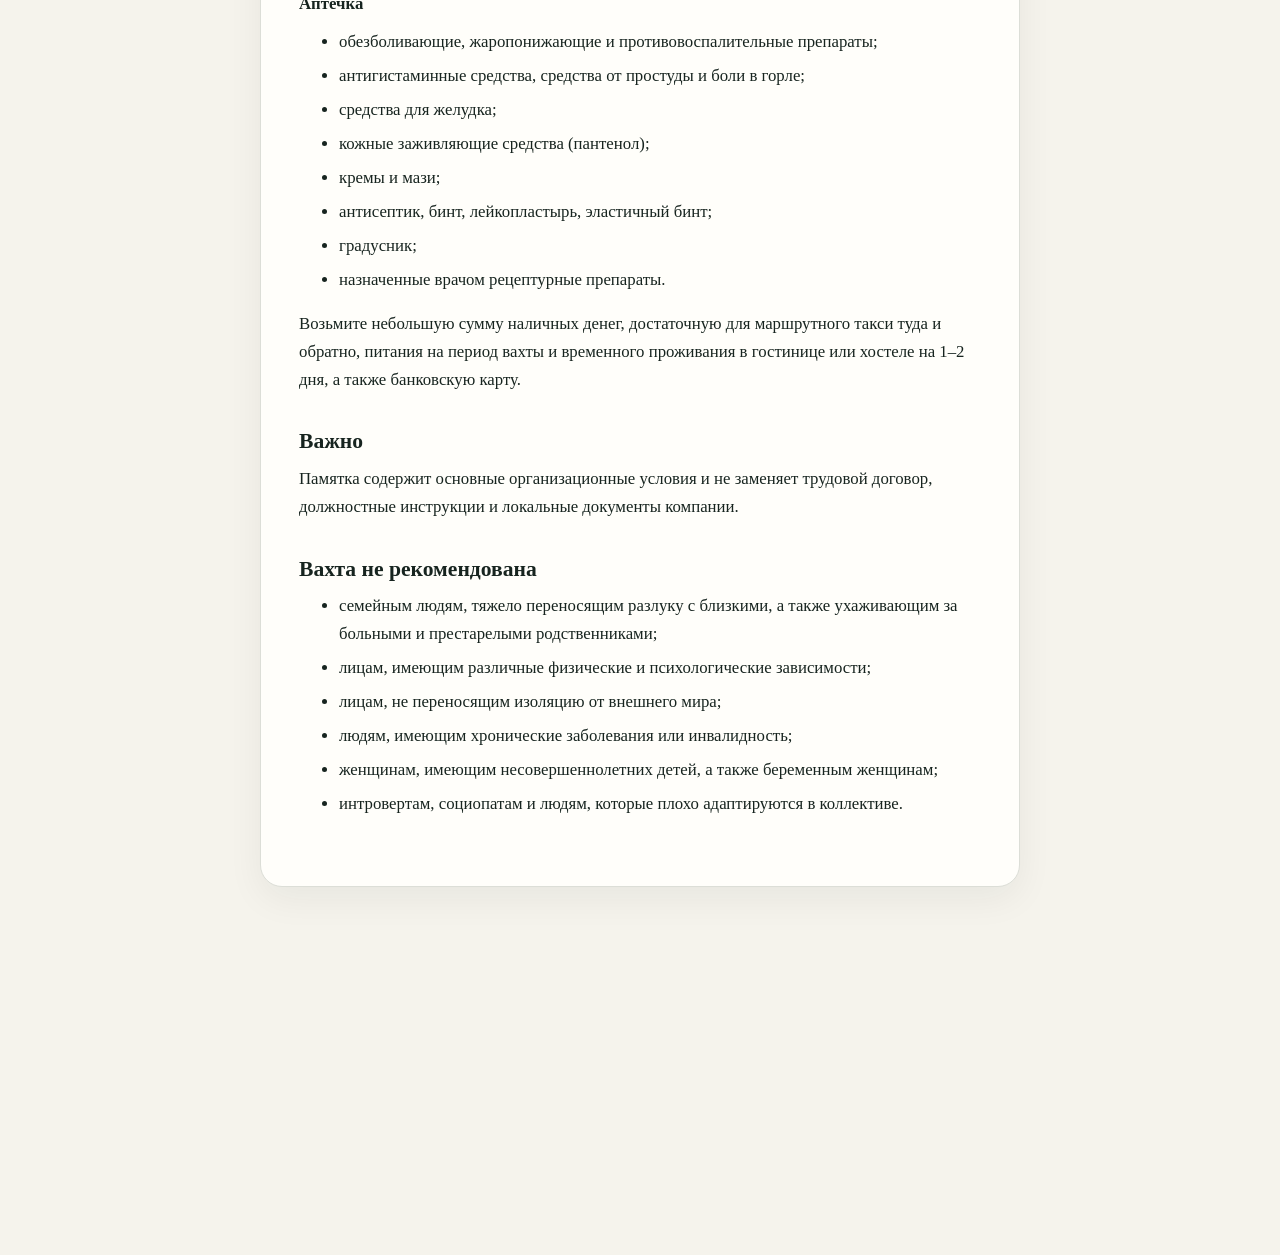
==== commit 747319a6: "feat: require full name and personal data consent" ====
--- a/index.html
+++ b/index.html
@@ -4,8 +4,8 @@
   <meta charset="utf-8">
   <meta name="viewport" content="width=device-width, initial-scale=1">
   <title>Памятка охранника — демонстрация</title>
-  <link rel="stylesheet" href="public/style.css?v=20260821-3">
-  <script src="preview.js?v=20260821-3" defer></script>
+  <link rel="stylesheet" href="public/style.css?v=20260821-4">
+  <script src="preview.js?v=20260821-4" defer></script>
 </head>
 <body>
 <main class="page">
@@ -18,8 +18,12 @@
 
   <form id="ack-form" novalidate>
     <section class="card identity">
-      <label for="fio">Фамилия, имя и отчество</label>
-      <input id="fio" name="fio" type="text" maxlength="180" autocomplete="name" placeholder="Введите фамилию, имя и отчество полностью" required>
+      <h2>Укажите ФИО</h2>
+      <div class="name-grid">
+        <div><label for="last-name">Фамилия</label><input id="last-name" name="last_name" type="text" maxlength="59" autocomplete="family-name" placeholder="Иванов" required></div>
+        <div><label for="first-name">Имя</label><input id="first-name" name="first_name" type="text" maxlength="59" autocomplete="given-name" placeholder="Иван" required></div>
+        <div><label for="middle-name">Отчество</label><input id="middle-name" name="middle_name" type="text" maxlength="59" autocomplete="additional-name" placeholder="Иванович" required></div>
+      </div>
       <p class="error" id="form-error" role="alert" hidden></p>
     </section>
 
@@ -32,6 +36,10 @@
       <label class="check-row">
         <input id="acknowledged" name="acknowledged" type="checkbox" value="1" disabled required>
         <span>Я подтверждаю, что ознакомился с памяткой</span>
+      </label>
+      <label class="check-row consent-row">
+        <input id="personal-data-consent" name="personal_data_consent" type="checkbox" value="1" disabled required>
+        <span>Я согласен с обработкой персональных данных</span>
       </label>
       <button id="submit-button" type="submit" disabled>Подтвердить ознакомление</button>
     </section>
--- a/public/style.css
+++ b/public/style.css
@@ -13,6 +13,8 @@
 .preview-note { padding:12px 14px; border:1px solid #d7c58d; border-radius:12px; background:#fff8df; color:#5f5126; font-size:.92rem; }
 .card { margin:14px 0; padding:clamp(20px,5vw,38px); background:var(--card); border:1px solid var(--line); border-radius:22px; box-shadow:0 12px 36px rgba(23,36,31,.06); }
 .identity label { display:block; margin-bottom:9px; font-weight:750; }
+.identity h2 { margin:0 0 18px; }
+.name-grid { display:grid; grid-template-columns:repeat(3,minmax(0,1fr)); gap:14px; }
 input[type="text"] { width:100%; min-height:54px; padding:14px 15px; border:1.5px solid #aeb7b1; border-radius:12px; background:white; color:var(--ink); font:inherit; font-size:1rem; }
 input[type="text"]:focus { outline:3px solid rgba(12,106,79,.18); border-color:var(--accent); }
 .error { color:var(--danger); font-weight:700; }
@@ -27,6 +29,7 @@
 .lock-message.unlocked { color:var(--accent); font-weight:700; }
 .check-row { display:flex; gap:12px; align-items:flex-start; font-weight:700; }
 .check-row input { width:22px; height:22px; flex:0 0 auto; accent-color:var(--accent); }
+.consent-row { margin-top:16px; }
 button { width:100%; min-height:56px; margin-top:20px; border:0; border-radius:13px; background:var(--accent); color:white; font:inherit; font-weight:800; cursor:pointer; }
 button:hover:not(:disabled) { background:var(--accent-dark); }
 button:disabled { background:#c5cbc7; color:#707872; cursor:not-allowed; }
@@ -49,4 +52,5 @@
 @keyframes alarm-arrive { from { opacity:0; transform:scale(.86); } }
 @media (max-height:600px) { .alarm-box{padding:18px}.alarm-icon{width:48px;height:48px;font-size:2rem;margin-bottom:8px}.alarm-box h2{font-size:1.35rem;margin:8px 0 16px} }
 @media (prefers-reduced-motion:reduce) { .highlight-flash,.alarm-box { animation:none; } html { scroll-behavior:auto; } }
+@media (max-width:620px) { .name-grid{grid-template-columns:1fr} }
 @media (max-width:520px) { .page{padding-top:22px}.card{border-radius:16px}.confirmation{position:static}.memo{font-size:1rem} }
